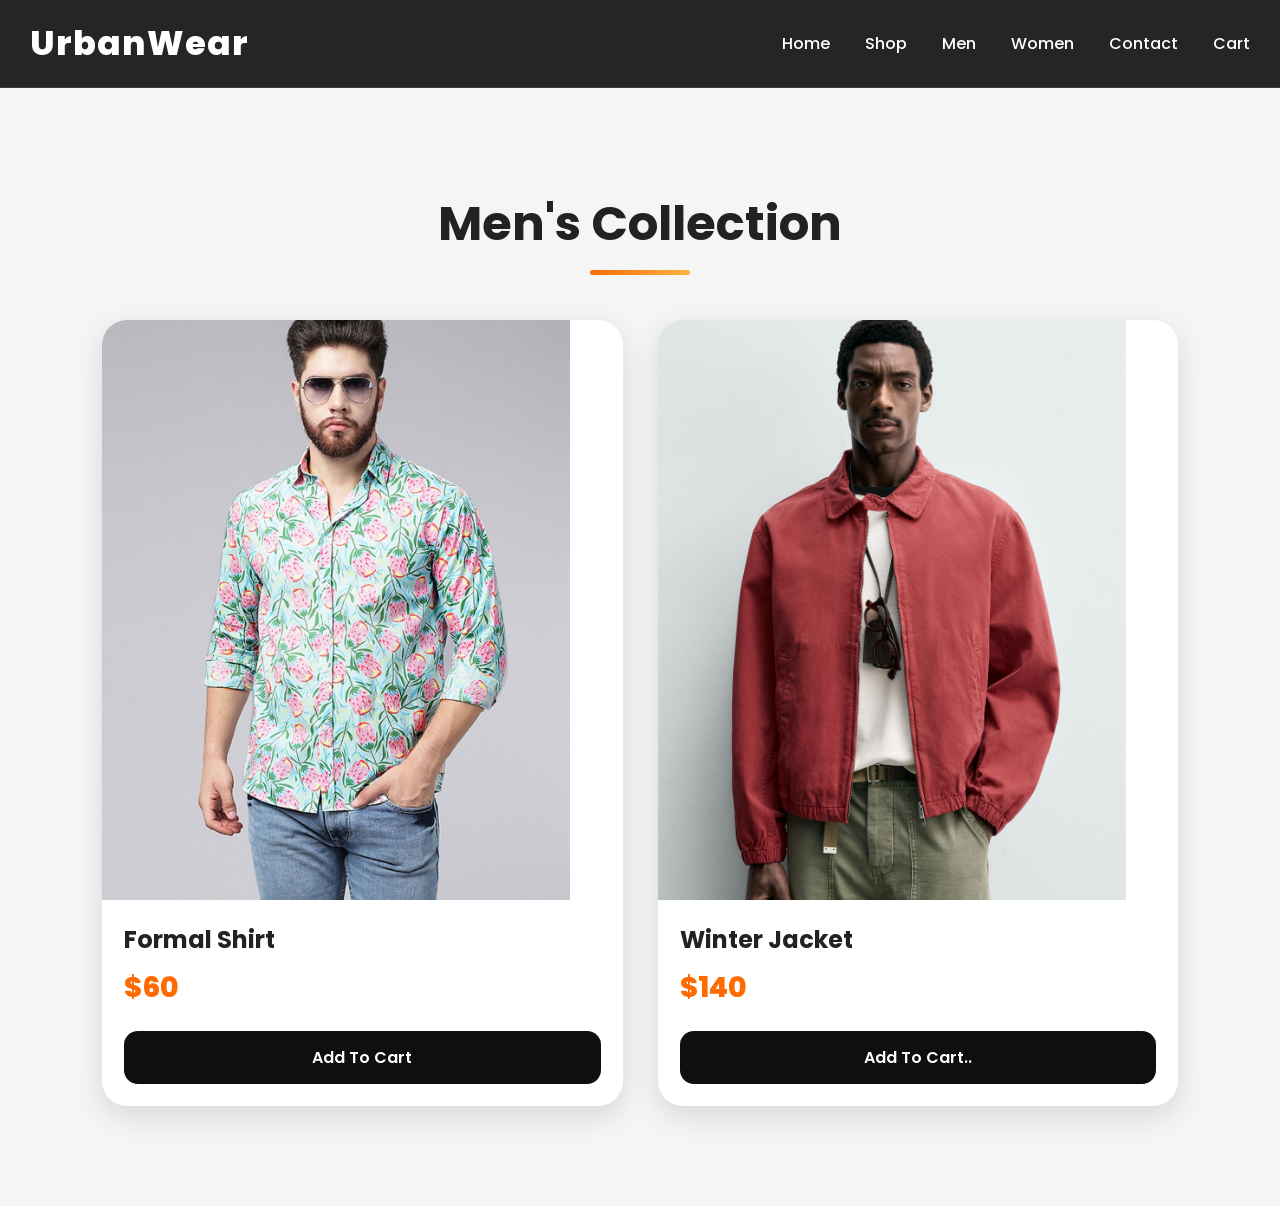
==== men.html @ b624ae8d "done here" ====
<!DOCTYPE html>
<html lang="en">
<head>
  <meta charset="UTF-8">
  <meta name="viewport" content="width=device-width, initial-scale=1.0">
  <title>Men</title>
  <link rel="stylesheet" href="style.css">
</head>
<body>

<header>
  <nav>
    <div class="logo">UrbanWear</div>

    <ul>
      <li><a href="index.html">Home</a></li>
      <li><a href="shop.html">Shop</a></li>
      <li><a href="men.html">Men</a></li>
      <li><a href="women.html">Women</a></li>
      <li><a href="contact.html">Contact</a></li>
      <li><a href="cart.html">Cart</a></li>
    </ul>
  </nav>
</header>

<section class="products">
  <h2 class="title">Men's Collection</h2>

  <div class="product-grid">

    <div class="card">
      <div class="fake-img"><img src="/images/menshirt.jpg" alt="Formal Shirt"></div>
      <h3>Formal Shirt</h3>
      <p>$60</p>
      <button onclick="addToCart('Formal Shirt',60)">Add To Cart</button>
    </div>

    <div class="card">
      <div class="fake-img"><img src="/images/menjacket.jpg" alt="Winter Jacket"></div>
      <h3>Winter Jacket</h3>
      <p>$140</p>
      <button onclick="addToCart('Winter Jacket',140)">Add To Cart..</button>
    </div>

  </div>
</section>

<script src="script.js"></script>
</body>
</html>
---- style.css ----
/* google fonts */

@import url('https://fonts.googleapis.com/css2?family=Poppins:wght@300;400;500;600;700;800&display=swap');

/* root color */

:root{
  --primary:#ff6b00;
  --dark:#0f0f0f;
  --light:#ffffff;
  --gray:#f5f5f5;
  --text:#222;
  --shadow:0 10px 30px rgba(0,0,0,0.12);
  --gradient:linear-gradient(135deg,#ff6b00,#ffb347);
}

/* global css controlling all elements */

*{
  margin:0;
  padding:0;
  box-sizing:border-box;
  font-family:'Poppins',sans-serif;
}

html{
  scroll-behavior:smooth;
}

body{
  background:var(--gray);
  color:var(--text);
  overflow-x:hidden;
}

/* SET CUSTOM SCROLLBAR */

::-webkit-scrollbar{
  width:10px;
}

::-webkit-scrollbar-track{
  background:#ddd;
}

::-webkit-scrollbar-thumb{
  background:var(--gradient);
  border-radius:10px;
}

/* navbar and hero section css  */

header{
  width:100%;
  position:sticky;
  top:0;
  z-index:999;

  backdrop-filter:blur(12px);
  background:rgba(0,0,0,0.85);

  border-bottom:1px solid rgba(255,255,255,0.1);
}

nav{
  max-width:1300px;
  margin:auto;
  padding:18px 30px;

  display:flex;
  justify-content:space-between;
  align-items:center;
}

.logo{
  font-size:34px;
  font-weight:800;
  color:white;
  letter-spacing:1px;
  cursor:pointer;
}

.logo span{
  color:var(--primary);
}

nav ul{
  display:flex;
  gap:35px;
  list-style:none;
}

nav ul li a{
  text-decoration:none;
  color:white;
  font-size:16px;
  font-weight:500;
  position:relative;
  transition:0.4s;
}

nav ul li a::after{
  content:'';
  position:absolute;
  width:0%;
  height:2px;
  background:var(--primary);

  left:0;
  bottom:-5px;

  transition:0.4s;
}

nav ul li a:hover::after{
  width:100%;
}

nav ul li a:hover{
  color:var(--primary);
}

/* nav button design */

.nav-btn{
  padding:12px 22px;
  border:none;
  border-radius:50px;

  background:var(--gradient);
  color:white;

  font-size:15px;
  font-weight:600;

  cursor:pointer;
  transition:0.4s;

  box-shadow:0 8px 20px rgba(255,107,0,0.4);
}

.nav-btn:hover{
  transform:translateY(-3px) scale(1.03);
}

/* hero section css */

.hero{
  min-height:100vh;

  background:
  linear-gradient(rgba(0,0,0,0.6),rgba(0,0,0,0.6)),
  url("banner.jpg");

  background-size:cover;
  background-position:center;

  display:flex;
  justify-content:center;
  align-items:center;

  text-align:center;
  position:relative;
}

.hero::before{
  content:'';
  position:absolute;
  inset:0;

  background:linear-gradient(
    to right,
    rgba(255,107,0,0.2),
    transparent
  );
}

.hero-content{
  position:relative;
  z-index:2;
  max-width:800px;
  padding:20px;
}

.hero-content h1{
  font-size:75px;
  color:white;
  font-weight:800;
  line-height:1.1;
  margin-bottom:25px;

  animation:fadeUp 1s ease;
}

.hero-content p{
  color:#eee;
  font-size:20px;
  line-height:1.8;
  margin-bottom:35px;

  animation:fadeUp 1.2s ease;
}

.hero-content button{
  padding:16px 34px;
  border:none;
  border-radius:50px;

  background:var(--gradient);
  color:white;

  font-size:17px;
  font-weight:600;

  cursor:pointer;
  transition:0.4s;

  box-shadow:0 10px 25px rgba(255,107,0,0.35);
}

.hero-content button:hover{
  transform:translateY(-4px);
}
/* 
section title */

.title,
.home-section h2,
.contact-section h2,
.cart-section h2,
.checkout-section h2{
  text-align:center;
  font-size:48px;
  font-weight:700;
  margin-bottom:60px;
  position:relative;
}

.title::after,
.home-section h2::after,
.contact-section h2::after,
.cart-section h2::after,
.checkout-section h2::after{
  content:'';
  width:100px;
  height:5px;

  background:var(--gradient);

  position:absolute;
  bottom:-15px;
  left:50%;

  transform:translateX(-50%);
  border-radius:10px;
}

/* Product section */

.products,
.home-section,
.contact-section,
.cart-section,
.checkout-section{
  padding:100px 8%;
}

/*  GRID logic apply */

.product-grid,
.home-grid{
  display:grid;
  grid-template-columns:repeat(auto-fit,minmax(280px,1fr));
  gap:35px;
}

/* CARD  design */

.card,
.home-card{
  background:white;
  border-radius:25px;
  overflow:hidden;

  box-shadow:var(--shadow);

  transition:0.5s ease;
  position:relative;
}

.card:hover,
.home-card:hover{
  transform:translateY(-15px);
}

/*  image box style set */

.fake-img{
  width:90%;
  height:580px;

  overflow:hidden;
  position:relative;

  background:#ddd;

  display:flex;
  justify-content:center;
  align-items:center;

  font-size:22px;
  font-weight:700;
  color:#666;
}

.fake-img img{
  width:100%;
  height:100%;

  object-fit:cover;
  transition:0.6s;
}

.card:hover .fake-img img{
  transform:scale(1.12) rotate(2deg);
}

/* PRODUCT INFORMATION  */

.card h3,
.home-card h3{
  padding:22px 22px 10px;
  font-size:24px;
  font-weight:700;
}

.card p{
  padding:0 22px;
  color:var(--primary);

  font-size:28px;
  font-weight:800;
}

/*  BUTTON DESIGN */

.card button,
.checkout-btn,
form button{
  margin:22px;
  width:calc(100% - 44px);

  padding:14px;
  border:none;
  border-radius:14px;

  background:var(--dark);
  color:white;

  font-size:16px;
  font-weight:600;

  cursor:pointer;
  transition:0.4s;
}

.card button:hover,
.checkout-btn:hover,
form button:hover{
  background:var(--gradient);
  transform:translateY(-3px);
}

/*  FORM  STYLES */

form{
  max-width:650px;
  margin:auto;

  background:white;
  padding:40px;

  border-radius:25px;
  box-shadow:var(--shadow);
}

form input,
form textarea{
  width:100%;
  padding:16px;
  margin-bottom:22px;

  border:2px solid #eee;
  border-radius:14px;

  font-size:16px;
  transition:0.3s;
}

form input:focus,
form textarea:focus{
  border-color:var(--primary);
  outline:none;
  box-shadow:0 0 10px rgba(255,107,0,0.15);
}

form textarea{
  height:170px;
  resize:none;
}

/*  CART DESIGN */

.cart-item{
  background:white;
  margin-bottom:25px;
  padding:28px;

  border-radius:20px;

  display:flex;
  justify-content:space-between;
  align-items:center;

  box-shadow:var(--shadow);
}

.cart-item h3{
  font-size:24px;
}

.cart-item p{
  font-size:26px;
  color:var(--primary);
  font-weight:700;
}

#totalPrice{
  margin-top:35px;
  text-align:right;

  font-size:36px;
  font-weight:800;
}

/* FOOTER LOGIC DESIGN */



.footer{
  background:#0f0f0f;
  color:white;
  padding-top:70px;
  margin-top:80px;
}

.footer-container{
  max-width:1300px;
  margin:auto;
  padding:0 8% 50px;

  display:grid;
  grid-template-columns:repeat(auto-fit,minmax(250px,1fr));
  gap:40px;
}

/* Footer Logo KA */

.footer-logo{
  font-size:38px;
  font-weight:800;
  margin-bottom:20px;
}

.footer-logo span{
  color:#ff6b00;
}

/* Text KA */

.footer-text{
  color:#bdbdbd;
  line-height:1.8;
  font-size:15px;
}

/* Footer Headings KA */

.footer-box h3{
  font-size:24px;
  margin-bottom:20px;
  position:relative;
}

.footer-box h3::after{
  content:'';
  position:absolute;

  left:0;
  bottom:-8px;

  width:60px;
  height:3px;

  background:#ff6b00;
  border-radius:10px;
}

/* Links KA */

.footer-links{
  list-style:none;
}

.footer-links li{
  margin-bottom:14px;
}

.footer-links li a{
  color:#bdbdbd;
  text-decoration:none;
  transition:0.3s;
}

.footer-links li a:hover{
  color:#ff6b00;
  padding-left:8px;
}

/* Contact KA */

.footer-box p{
  color:#bdbdbd;
  margin-bottom:12px;
  line-height:1.7;
}

/* Bottom Footer KA */

.footer-bottom{
  border-top:1px solid rgba(255,255,255,0.1);

  text-align:center;
  padding:22px;

  color:#aaa;
  font-size:15px;
}

/* Responsive BANANE KE LOGIC */

@media(max-width:768px){

  .footer{
    text-align:center;
  }

  .footer-box h3::after{
    left:50%;
    transform:translateX(-50%);
  }

}

/* POP KA DESIGN */

.popup{
  position:fixed;
  inset:0;

  background:rgba(0,0,0,0.75);

  display:flex;
  justify-content:center;
  align-items:center;

  z-index:9999;

  backdrop-filter:blur(5px);
}

.popup-box{
  width:380px;
  background:white;

  padding:40px;
  border-radius:25px;

  text-align:center;
  position:relative;

  animation:popupAnim 0.4s ease;
}

@keyframes popupAnim{
  from{
    transform:translateY(-50px) scale(0.8);
    opacity:0;
  }

  to{
    transform:translateY(0) scale(1);
    opacity:1;
  }
}

.popup-box h2{
  font-size:34px;
  margin-bottom:12px;
}

.popup-box p{
  margin-bottom:20px;
  color:#777;
}

.popup-box input{
  width:100%;
  padding:14px;
  margin-bottom:18px;

  border:2px solid #eee;
  border-radius:12px;
}

.popup-box button{
  width:100%;
  padding:14px;

  border:none;
  border-radius:12px;

  background:var(--gradient);
  color:white;

  font-size:16px;
  font-weight:600;

  cursor:pointer;
}

.close-btn{
  position:absolute;
  top:12px;
  right:18px;

  font-size:32px;
  cursor:pointer;
}

/* ANIMATIONS APPLY KARNE KE LIYE */

@keyframes fadeUp{

  from{
    transform:translateY(50px);
    opacity:0;
  }

  to{
    transform:translateY(0);
    opacity:1;
  }
}

/* RESPONSIVE DESIGN BANANE KE LIYE */

@media(max-width:992px){

  .hero-content h1{
    font-size:58px;
  }

  nav{
    flex-direction:column;
    gap:18px;
  }

  nav ul{
    flex-wrap:wrap;
    justify-content:center;
  }
}

@media(max-width:768px){

  .hero-content h1{
    font-size:42px;
  }

  .hero-content p{
    font-size:16px;
  }

  .title,
  .home-section h2,
  .contact-section h2,
  .cart-section h2,
  .checkout-section h2{
    font-size:34px;
  }

  .cart-item{
    flex-direction:column;
    gap:15px;
    text-align:center;
  }

  #totalPrice{
    text-align:center;
    font-size:30px;
  }

  .popup-box{
    width:90%;
  }
}
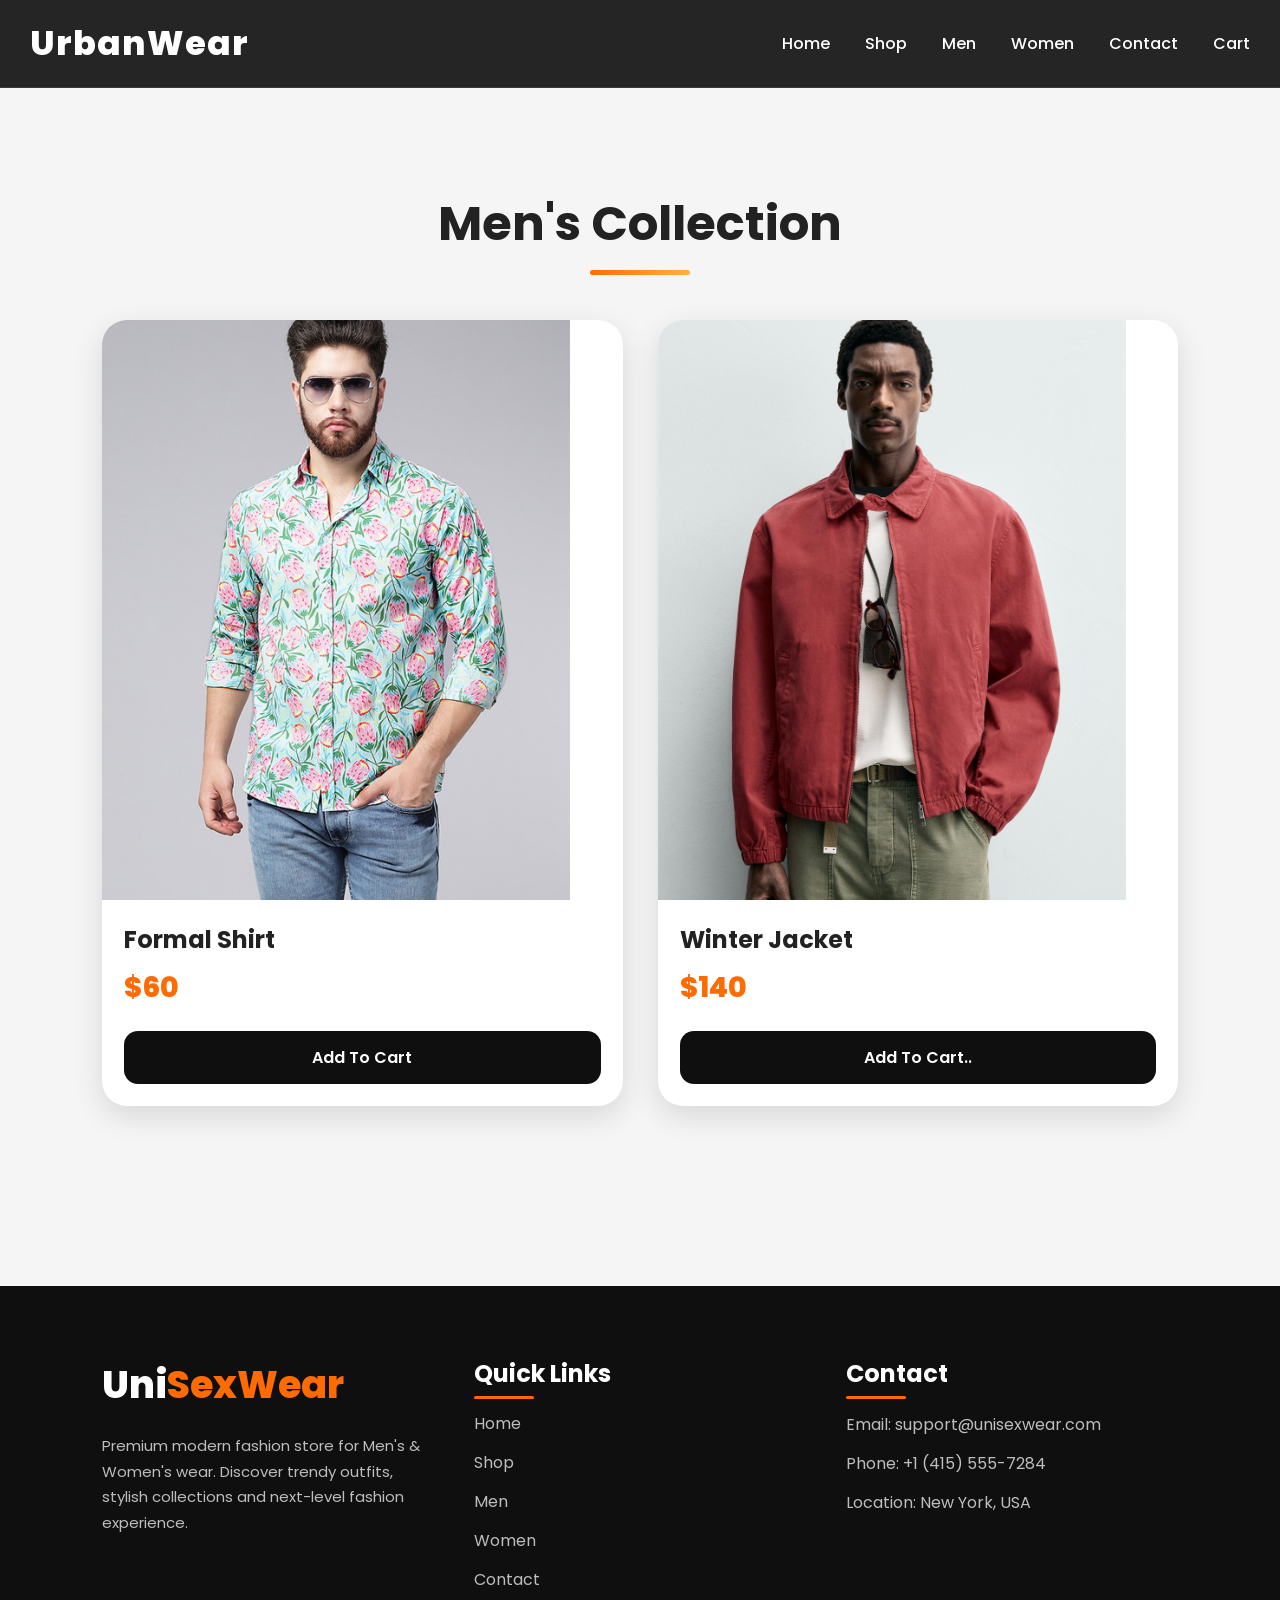
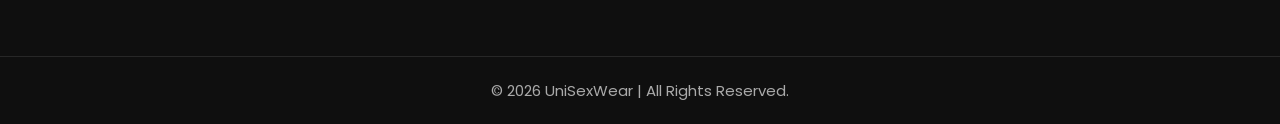
==== commit 6c48c39f: "ok" ====
--- a/men.html
+++ b/men.html
@@ -45,6 +45,70 @@
   </div>
 </section>
 
+<footer class="footer">
+
+  <div class="footer-container">
+
+    <div class="footer-box">
+
+      <h2 class="footer-logo">
+        Uni<span>SexWear</span>
+      </h2>
+
+      <p class="footer-text">
+
+        Premium modern fashion store for
+        Men's & Women's wear.
+
+        Discover trendy outfits,
+        stylish collections and
+        next-level fashion experience.
+
+      </p>
+
+    </div>
+
+    <div class="footer-box">
+
+      <h3>Quick Links</h3>
+
+      <ul class="footer-links">
+
+        <li><a href="index.html">Home</a></li>
+        <li><a href="shop.html">Shop</a></li>
+        <li><a href="men.html">Men</a></li>
+        <li><a href="women.html">Women</a></li>
+        <li><a href="contact.html">Contact</a></li>
+
+      </ul>
+
+    </div>
+
+    <div class="footer-box">
+
+      <h3>Contact</h3>
+
+      <p>Email: support@unisexwear.com</p>
+
+      <p>Phone: +1 (415) 555-7284</p>
+
+      <p>Location: New York, USA</p>
+
+    </div>
+
+  </div>
+
+  <div class="footer-bottom">
+
+    <p>
+      © 2026 UniSexWear | All Rights Reserved.
+    </p>
+
+    
+
+  </div>
+
+</footer>
 <script src="script.js"></script>
 </body>
 </html>
--- a/style.css
+++ b/style.css
@@ -714,4 +714,221 @@
   .popup-box{
     width:90%;
   }
+}
+/* FEATURES SECTION */
+
+.features-section{
+  padding:80px 8%;
+
+  display:grid;
+  grid-template-columns:repeat(auto-fit,minmax(220px,1fr));
+
+  gap:30px;
+}
+
+.feature-card{
+  background:white;
+  padding:35px;
+
+  border-radius:25px;
+  text-align:center;
+
+  box-shadow:var(--shadow);
+  transition:0.4s;
+}
+
+.feature-card:hover{
+  transform:translateY(-10px);
+}
+
+.feature-icon{
+  font-size:50px;
+  margin-bottom:15px;
+}
+
+.feature-card h3{
+  font-size:24px;
+  margin-bottom:12px;
+}
+
+.feature-card p{
+  color:#666;
+  line-height:1.7;
+}
+
+/* BANNER SECTION */
+
+.banner-section{
+  margin:80px 8%;
+  border-radius:30px;
+
+  overflow:hidden;
+
+  background:
+  linear-gradient(rgba(0,0,0,0.5),rgba(0,0,0,0.5)),
+  url("images/banner2.jpg");
+
+  background-size:cover;
+  background-position:center;
+
+  padding:100px 20px;
+  text-align:center;
+}
+
+.banner-content h2{
+  font-size:55px;
+  color:white;
+  margin-bottom:20px;
+}
+
+.banner-content p{
+  color:white;
+  font-size:20px;
+  margin-bottom:25px;
+}
+
+.banner-content button{
+  padding:15px 35px;
+
+  border:none;
+  border-radius:50px;
+
+  background:var(--gradient);
+  color:white;
+
+  font-size:16px;
+  font-weight:600;
+
+  cursor:pointer;
+  transition:0.4s;
+}
+
+.banner-content button:hover{
+  transform:translateY(-4px);
+}
+
+/* TESTIMONIAL SECTION */
+
+.testimonial-section{
+  padding:100px 8%;
+}
+
+.testimonial-section h2{
+  text-align:center;
+  font-size:48px;
+  margin-bottom:60px;
+}
+
+.testimonial-grid{
+  display:grid;
+  grid-template-columns:repeat(auto-fit,minmax(280px,1fr));
+
+  gap:30px;
+}
+
+.testimonial-card{
+  background:white;
+  padding:35px;
+
+  border-radius:25px;
+  text-align:center;
+
+  box-shadow:var(--shadow);
+  transition:0.4s;
+}
+
+.testimonial-card:hover{
+  transform:translateY(-10px);
+}
+
+.testimonial-card p{
+  line-height:1.8;
+  color:#666;
+  margin-bottom:20px;
+}
+
+.testimonial-card h4{
+  color:var(--primary);
+  font-size:18px;
+}
+
+/* NEWSLETTER SECTION */
+
+.newsletter{
+  padding:100px 8%;
+  text-align:center;
+}
+
+.newsletter h2{
+  font-size:48px;
+  margin-bottom:20px;
+}
+
+.newsletter p{
+  color:#666;
+  margin-bottom:35px;
+}
+
+.newsletter-box{
+  max-width:650px;
+  margin:auto;
+
+  display:flex;
+  gap:15px;
+}
+
+.newsletter-box input{
+  flex:1;
+
+  padding:16px 22px;
+
+  border:none;
+  border-radius:50px;
+
+  font-size:16px;
+
+  box-shadow:var(--shadow);
+}
+
+.newsletter-box button{
+  padding:16px 30px;
+
+  border:none;
+  border-radius:50px;
+
+  background:var(--gradient);
+  color:white;
+
+  font-size:16px;
+  font-weight:600;
+
+  cursor:pointer;
+  transition:0.4s;
+}
+
+.newsletter-box button:hover{
+  transform:translateY(-3px);
+}
+
+/* RESPONSIVE */
+
+@media(max-width:768px){
+
+  .banner-content h2{
+    font-size:38px;
+  }
+
+  .banner-content p{
+    font-size:16px;
+  }
+
+  .testimonial-section h2,
+  .newsletter h2{
+    font-size:34px;
+  }
+
+  .newsletter-box{
+    flex-direction:column;
+  }
+
 }
